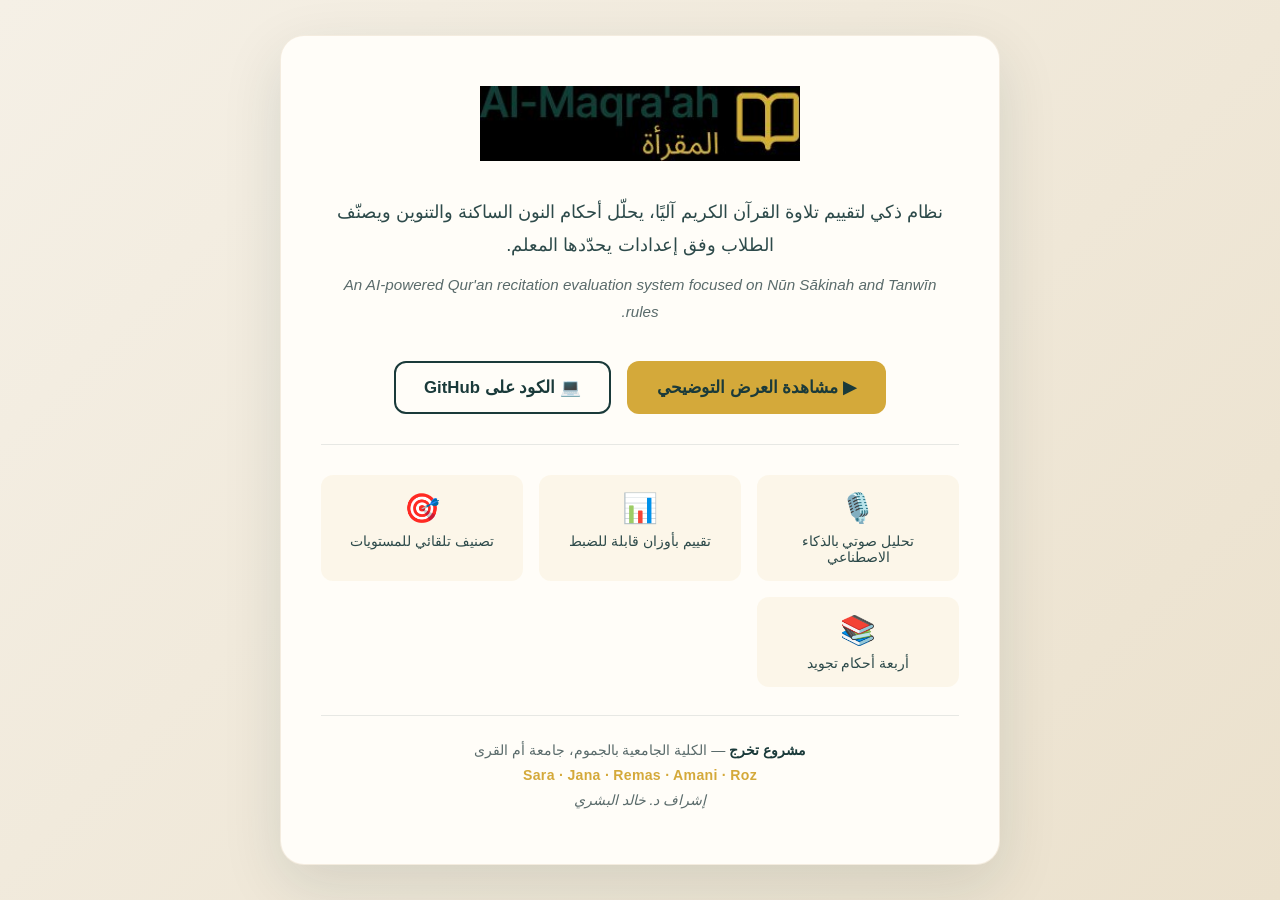
==== index.html @ 08628ace "Initial commit — Al-Maqra'ah project" ====
<!DOCTYPE html>
<html lang="ar" dir="rtl">
<head>
<meta charset="UTF-8">
<meta name="viewport" content="width=device-width, initial-scale=1.0">
<title>Al-Maqra'ah — المقرأة</title>
<link rel="icon" type="image/png" href="maqraah-logo.png">
<style>
  * { margin: 0; padding: 0; box-sizing: border-box; }
  body {
    font-family: 'Segoe UI', Tahoma, Arial, sans-serif;
    background: linear-gradient(135deg, #f5f0e6 0%, #ebe1cd 100%);
    min-height: 100vh;
    display: flex;
    align-items: center;
    justify-content: center;
    padding: 20px;
    color: #1a3a3a;
  }
  .card {
    background: #fffdf8;
    border-radius: 24px;
    padding: 50px 40px;
    max-width: 720px;
    width: 100%;
    text-align: center;
    box-shadow: 0 20px 60px rgba(20, 50, 50, 0.12);
    border: 1px solid rgba(180, 140, 80, 0.15);
  }
  .logo {
    max-width: 320px;
    width: 80%;
    height: auto;
    margin-bottom: 30px;
  }
  .tagline {
    font-size: 1.15rem;
    color: #2d4a4a;
    line-height: 1.8;
    margin-bottom: 35px;
    padding: 0 10px;
  }
  .tagline em {
    color: #5a6b6b;
    font-size: 0.95rem;
    display: block;
    margin-top: 10px;
  }
  .buttons {
    display: flex;
    gap: 16px;
    justify-content: center;
    flex-wrap: wrap;
    margin-bottom: 30px;
  }
  .btn {
    display: inline-flex;
    align-items: center;
    gap: 10px;
    padding: 14px 28px;
    border-radius: 12px;
    font-size: 1.05rem;
    font-weight: 600;
    text-decoration: none;
    transition: all 0.25s ease;
    border: 2px solid transparent;
    cursor: pointer;
  }
  .btn-primary {
    background: #d4a93a;
    color: #1a3a3a;
  }
  .btn-primary:hover {
    background: #b8902a;
    color: white;
    transform: translateY(-2px);
    box-shadow: 0 8px 20px rgba(212, 169, 58, 0.4);
  }
  .btn-secondary {
    background: transparent;
    color: #1a3a3a;
    border-color: #1a3a3a;
  }
  .btn-secondary:hover {
    background: #1a3a3a;
    color: white;
    transform: translateY(-2px);
  }
  .features {
    display: grid;
    grid-template-columns: repeat(auto-fit, minmax(160px, 1fr));
    gap: 16px;
    margin-top: 30px;
    padding-top: 30px;
    border-top: 1px solid rgba(20, 50, 50, 0.1);
  }
  .feature {
    padding: 16px 12px;
    background: rgba(212, 169, 58, 0.08);
    border-radius: 12px;
    font-size: 0.9rem;
    color: #2d4a4a;
    font-weight: 500;
  }
  .feature-icon {
    font-size: 1.8rem;
    margin-bottom: 8px;
    display: block;
  }
  .team {
    margin-top: 28px;
    padding-top: 22px;
    border-top: 1px solid rgba(20, 50, 50, 0.1);
    font-size: 0.88rem;
    color: #5a6b6b;
    line-height: 1.8;
  }
  .team strong { color: #1a3a3a; }
  .team .names {
    color: #d4a93a;
    font-weight: 600;
    letter-spacing: 0.3px;
  }
  @media (max-width: 500px) {
    .card { padding: 35px 22px; }
    .logo { max-width: 260px; }
    .tagline { font-size: 1rem; }
    .btn { padding: 12px 22px; font-size: 0.95rem; }
  }
</style>
</head>
<body>
  <div class="card">
    <img src="maqraah-logo.png" alt="Al-Maqra'ah — المقرأة" class="logo">

    <p class="tagline">
      نظام ذكي لتقييم تلاوة القرآن الكريم آليًا، يحلّل أحكام النون الساكنة والتنوين ويصنّف الطلاب وفق إعدادات يحدّدها المعلم.
      <em>An AI-powered Qur'an recitation evaluation system focused on Nūn Sākinah and Tanwīn rules.</em>
    </p>

    <div class="buttons">
      <a href="https://youtu.be/nG270QGE8Oc" class="btn btn-primary" target="_blank">
        ▶ مشاهدة العرض التوضيحي
      </a>
      <a href="https://github.com/rabakkar/Al-Maqraah" class="btn btn-secondary" target="_blank">
        💻 الكود على GitHub
      </a>
    </div>

    <div class="features">
      <div class="feature">
        <span class="feature-icon">🎙️</span>
        تحليل صوتي بالذكاء الاصطناعي
      </div>
      <div class="feature">
        <span class="feature-icon">📊</span>
        تقييم بأوزان قابلة للضبط
      </div>
      <div class="feature">
        <span class="feature-icon">🎯</span>
        تصنيف تلقائي للمستويات
      </div>
      <div class="feature">
        <span class="feature-icon">📚</span>
        أربعة أحكام تجويد
      </div>
    </div>

    <div class="team">
      <strong>مشروع تخرج</strong> — الكلية الجامعية بالجموم، جامعة أم القرى
      <br>
      <span class="names">Sara · Jana · Remas · Amani · Roz</span>
      <br>
      <em>إشراف د. خالد البشري</em>
    </div>
  </div>
</body>
</html>
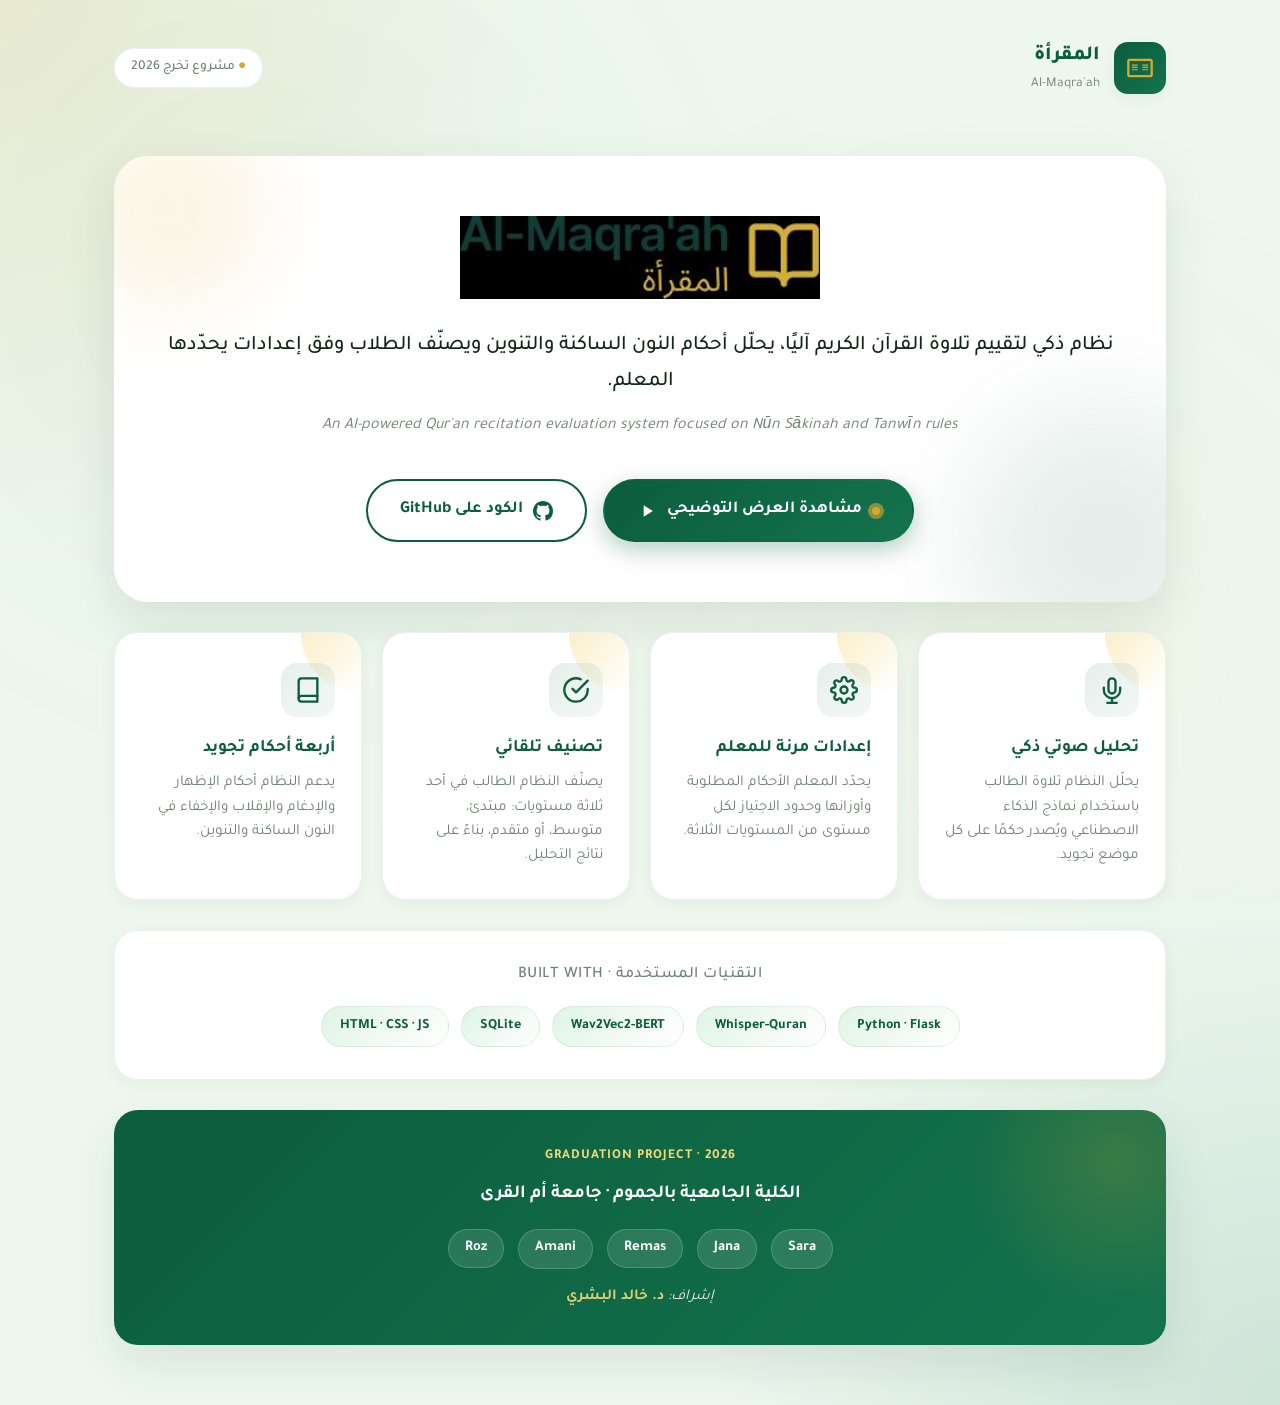
==== commit 53b28760: "index.html" ====
--- a/index.html
+++ b/index.html
@@ -3,176 +3,582 @@
 <head>
 <meta charset="UTF-8">
 <meta name="viewport" content="width=device-width, initial-scale=1.0">
-<title>Al-Maqra'ah — المقرأة</title>
+<title>Al-Maqra'ah · المقرأة</title>
+<meta name="description" content="نظام ذكي لتقييم تلاوة القرآن الكريم آليًا — مشروع تخرج، جامعة أم القرى">
 <link rel="icon" type="image/png" href="maqraah-logo.png">
+<link rel="preconnect" href="https://fonts.googleapis.com">
+<link rel="preconnect" href="https://fonts.gstatic.com" crossorigin>
+<link href="https://fonts.googleapis.com/css2?family=Tajawal:wght@300;400;500;700;800&display=swap" rel="stylesheet">
 <style>
+  :root {
+    --bg: #eef8ef;
+    --mint: #dff4e5;
+    --green: #0b5d3d;
+    --green-2: #14734d;
+    --gold: #d6a935;
+    --gold-soft: #f4d97a;
+    --text: #13241b;
+    --muted: #6f8176;
+    --white: #ffffff;
+    --border: rgba(11, 93, 61, 0.08);
+    --shadow-sm: 0 4px 16px rgba(18, 52, 35, 0.06);
+    --shadow: 0 20px 50px rgba(18, 52, 35, 0.10);
+    --shadow-lg: 0 30px 80px rgba(18, 52, 35, 0.15);
+    --radius: 24px;
+    --radius-lg: 34px;
+  }
+
   * { margin: 0; padding: 0; box-sizing: border-box; }
+
+  html { scroll-behavior: smooth; }
+
   body {
-    font-family: 'Segoe UI', Tahoma, Arial, sans-serif;
-    background: linear-gradient(135deg, #f5f0e6 0%, #ebe1cd 100%);
+    font-family: 'Tajawal', sans-serif;
+    background:
+      radial-gradient(circle at top left, rgba(214,169,53,0.15), transparent 30%),
+      radial-gradient(circle at bottom right, rgba(20,115,77,0.15), transparent 30%),
+      var(--bg);
+    color: var(--text);
+    line-height: 1.6;
     min-height: 100vh;
+    overflow-x: hidden;
+  }
+
+  /* Decorative pattern */
+  body::before {
+    content: '';
+    position: fixed;
+    inset: 0;
+    background-image:
+      radial-gradient(circle at 20% 30%, rgba(11, 93, 61, 0.03) 0%, transparent 50%),
+      radial-gradient(circle at 80% 70%, rgba(214, 169, 53, 0.04) 0%, transparent 50%);
+    pointer-events: none;
+    z-index: 0;
+  }
+
+  .wrapper {
+    position: relative;
+    z-index: 1;
+    max-width: 1100px;
+    margin: 0 auto;
+    padding: 40px 24px 60px;
+  }
+
+  /* Header */
+  header {
+    display: flex;
+    justify-content: space-between;
+    align-items: center;
+    margin-bottom: 60px;
+    flex-wrap: wrap;
+    gap: 20px;
+  }
+
+  .brand {
+    display: flex;
+    align-items: center;
+    gap: 14px;
+  }
+
+  .brand-mark {
+    width: 52px;
+    height: 52px;
+    background: linear-gradient(135deg, var(--green) 0%, var(--green-2) 100%);
+    border-radius: 14px;
     display: flex;
     align-items: center;
     justify-content: center;
-    padding: 20px;
-    color: #1a3a3a;
-  }
-  .card {
-    background: #fffdf8;
-    border-radius: 24px;
-    padding: 50px 40px;
-    max-width: 720px;
-    width: 100%;
+    box-shadow: var(--shadow-sm);
+  }
+
+  .brand-mark svg {
+    width: 28px;
+    height: 28px;
+    fill: var(--gold);
+  }
+
+  .brand-text {
+    font-weight: 800;
+    font-size: 1.25rem;
+    color: var(--green);
+  }
+
+  .brand-text small {
+    display: block;
+    font-size: 0.85rem;
+    color: var(--muted);
+    font-weight: 400;
+    margin-top: 2px;
+  }
+
+  .header-badge {
+    background: var(--white);
+    border: 1px solid var(--border);
+    padding: 8px 16px;
+    border-radius: 100px;
+    font-size: 0.85rem;
+    color: var(--muted);
+    font-weight: 500;
+  }
+
+  .header-badge span {
+    color: var(--gold);
+    font-weight: 700;
+  }
+
+  /* Hero */
+  .hero {
+    background: var(--white);
+    border-radius: var(--radius-lg);
+    padding: 60px 50px;
+    box-shadow: var(--shadow);
+    position: relative;
+    overflow: hidden;
+    margin-bottom: 30px;
+  }
+
+  .hero::before {
+    content: '';
+    position: absolute;
+    top: -50px;
+    left: -50px;
+    width: 200px;
+    height: 200px;
+    background: linear-gradient(135deg, var(--gold-soft), var(--gold));
+    border-radius: 50%;
+    opacity: 0.15;
+    filter: blur(40px);
+  }
+
+  .hero::after {
+    content: '';
+    position: absolute;
+    bottom: -80px;
+    right: -80px;
+    width: 280px;
+    height: 280px;
+    background: linear-gradient(135deg, var(--green-2), var(--green));
+    border-radius: 50%;
+    opacity: 0.10;
+    filter: blur(50px);
+  }
+
+  .hero-content {
+    position: relative;
+    z-index: 1;
     text-align: center;
-    box-shadow: 0 20px 60px rgba(20, 50, 50, 0.12);
-    border: 1px solid rgba(180, 140, 80, 0.15);
-  }
-  .logo {
-    max-width: 320px;
+  }
+
+  .hero-logo {
+    max-width: 360px;
     width: 80%;
     height: auto;
-    margin-bottom: 30px;
-  }
-  .tagline {
-    font-size: 1.15rem;
-    color: #2d4a4a;
-    line-height: 1.8;
-    margin-bottom: 35px;
-    padding: 0 10px;
-  }
-  .tagline em {
-    color: #5a6b6b;
-    font-size: 0.95rem;
+    margin: 0 auto 30px;
     display: block;
-    margin-top: 10px;
-  }
-  .buttons {
+  }
+
+  .hero-tagline {
+    font-size: 1.3rem;
+    color: var(--text);
+    font-weight: 500;
+    margin-bottom: 14px;
+    line-height: 1.7;
+  }
+
+  .hero-subtagline {
+    font-size: 1rem;
+    color: var(--muted);
+    font-style: italic;
+    margin-bottom: 40px;
+    direction: ltr;
+  }
+
+  .cta-group {
     display: flex;
     gap: 16px;
     justify-content: center;
     flex-wrap: wrap;
-    margin-bottom: 30px;
-  }
+  }
+
   .btn {
     display: inline-flex;
     align-items: center;
     gap: 10px;
-    padding: 14px 28px;
-    border-radius: 12px;
+    padding: 16px 32px;
+    border-radius: 100px;
     font-size: 1.05rem;
-    font-weight: 600;
+    font-weight: 700;
+    font-family: inherit;
     text-decoration: none;
-    transition: all 0.25s ease;
+    transition: all 0.3s cubic-bezier(0.4, 0, 0.2, 1);
     border: 2px solid transparent;
     cursor: pointer;
-  }
+    position: relative;
+    overflow: hidden;
+  }
+
+  .btn svg {
+    width: 20px;
+    height: 20px;
+  }
+
   .btn-primary {
-    background: #d4a93a;
-    color: #1a3a3a;
-  }
+    background: linear-gradient(135deg, var(--green) 0%, var(--green-2) 100%);
+    color: white;
+    box-shadow: 0 8px 24px rgba(11, 93, 61, 0.3);
+  }
+
   .btn-primary:hover {
-    background: #b8902a;
+    transform: translateY(-3px);
+    box-shadow: 0 12px 32px rgba(11, 93, 61, 0.4);
+  }
+
+  .btn-secondary {
+    background: var(--white);
+    color: var(--green);
+    border-color: var(--green);
+  }
+
+  .btn-secondary:hover {
+    background: var(--green);
     color: white;
-    transform: translateY(-2px);
-    box-shadow: 0 8px 20px rgba(212, 169, 58, 0.4);
-  }
-  .btn-secondary {
-    background: transparent;
-    color: #1a3a3a;
-    border-color: #1a3a3a;
-  }
-  .btn-secondary:hover {
-    background: #1a3a3a;
-    color: white;
-    transform: translateY(-2px);
-  }
+    transform: translateY(-3px);
+    box-shadow: 0 12px 32px rgba(11, 93, 61, 0.25);
+  }
+
+  /* Pulse dot for video button */
+  .pulse-dot {
+    position: relative;
+    width: 8px;
+    height: 8px;
+    background: var(--gold);
+    border-radius: 50%;
+  }
+
+  .pulse-dot::after {
+    content: '';
+    position: absolute;
+    inset: -4px;
+    background: var(--gold);
+    border-radius: 50%;
+    opacity: 0.6;
+    animation: pulse 1.8s ease-out infinite;
+  }
+
+  @keyframes pulse {
+    0% { transform: scale(1); opacity: 0.6; }
+    100% { transform: scale(2.5); opacity: 0; }
+  }
+
+  /* Features section */
   .features {
     display: grid;
-    grid-template-columns: repeat(auto-fit, minmax(160px, 1fr));
-    gap: 16px;
-    margin-top: 30px;
-    padding-top: 30px;
-    border-top: 1px solid rgba(20, 50, 50, 0.1);
-  }
-  .feature {
-    padding: 16px 12px;
-    background: rgba(212, 169, 58, 0.08);
-    border-radius: 12px;
-    font-size: 0.9rem;
-    color: #2d4a4a;
+    grid-template-columns: repeat(auto-fit, minmax(220px, 1fr));
+    gap: 20px;
+    margin-bottom: 30px;
+  }
+
+  .feature-card {
+    background: var(--white);
+    border-radius: var(--radius);
+    padding: 30px 26px;
+    box-shadow: var(--shadow-sm);
+    border: 1px solid var(--border);
+    transition: transform 0.3s ease, box-shadow 0.3s ease;
+    position: relative;
+    overflow: hidden;
+  }
+
+  .feature-card:hover {
+    transform: translateY(-6px);
+    box-shadow: var(--shadow);
+  }
+
+  .feature-card::before {
+    content: '';
+    position: absolute;
+    top: 0;
+    right: 0;
+    width: 60px;
+    height: 60px;
+    background: linear-gradient(135deg, var(--gold-soft), transparent);
+    opacity: 0.4;
+    border-radius: 0 0 0 100%;
+  }
+
+  .feature-icon {
+    width: 54px;
+    height: 54px;
+    background: linear-gradient(135deg, rgba(11, 93, 61, 0.1), rgba(20, 115, 77, 0.05));
+    border-radius: 16px;
+    display: flex;
+    align-items: center;
+    justify-content: center;
+    margin-bottom: 18px;
+    color: var(--green);
+    font-size: 1.6rem;
+    position: relative;
+    z-index: 1;
+  }
+
+  .feature-card h3 {
+    font-size: 1.1rem;
+    font-weight: 700;
+    color: var(--green);
+    margin-bottom: 8px;
+    position: relative;
+    z-index: 1;
+  }
+
+  .feature-card p {
+    color: var(--muted);
+    font-size: 0.95rem;
+    line-height: 1.6;
+    position: relative;
+    z-index: 1;
+  }
+
+  /* Tech stack */
+  .tech-section {
+    background: var(--white);
+    border-radius: var(--radius);
+    padding: 32px;
+    box-shadow: var(--shadow-sm);
+    border: 1px solid var(--border);
+    margin-bottom: 30px;
+  }
+
+  .tech-title {
+    font-size: 1rem;
+    color: var(--muted);
     font-weight: 500;
-  }
-  .feature-icon {
-    font-size: 1.8rem;
-    margin-bottom: 8px;
-    display: block;
-  }
-  .team {
-    margin-top: 28px;
-    padding-top: 22px;
-    border-top: 1px solid rgba(20, 50, 50, 0.1);
+    margin-bottom: 18px;
+    text-align: center;
+    letter-spacing: 0.5px;
+  }
+
+  .tech-grid {
+    display: flex;
+    justify-content: center;
+    gap: 12px;
+    flex-wrap: wrap;
+  }
+
+  .tech-pill {
+    background: linear-gradient(135deg, var(--mint), var(--white));
+    color: var(--green);
+    padding: 8px 18px;
+    border-radius: 100px;
     font-size: 0.88rem;
-    color: #5a6b6b;
-    line-height: 1.8;
-  }
-  .team strong { color: #1a3a3a; }
-  .team .names {
-    color: #d4a93a;
     font-weight: 600;
-    letter-spacing: 0.3px;
-  }
-  @media (max-width: 500px) {
-    .card { padding: 35px 22px; }
-    .logo { max-width: 260px; }
-    .tagline { font-size: 1rem; }
-    .btn { padding: 12px 22px; font-size: 0.95rem; }
+    border: 1px solid var(--border);
+  }
+
+  /* Footer card */
+  .footer-card {
+    background: linear-gradient(135deg, var(--green) 0%, var(--green-2) 100%);
+    border-radius: var(--radius);
+    padding: 36px;
+    color: white;
+    text-align: center;
+    box-shadow: var(--shadow);
+    position: relative;
+    overflow: hidden;
+  }
+
+  .footer-card::before {
+    content: '';
+    position: absolute;
+    top: -100px;
+    right: -100px;
+    width: 300px;
+    height: 300px;
+    background: radial-gradient(circle, rgba(214, 169, 53, 0.2), transparent 70%);
+    border-radius: 50%;
+  }
+
+  .footer-label {
+    color: var(--gold-soft);
+    font-size: 0.85rem;
+    font-weight: 600;
+    letter-spacing: 1px;
+    margin-bottom: 12px;
+    text-transform: uppercase;
+    position: relative;
+  }
+
+  .footer-uni {
+    font-size: 1.15rem;
+    font-weight: 700;
+    margin-bottom: 20px;
+    position: relative;
+  }
+
+  .team-names {
+    display: flex;
+    justify-content: center;
+    gap: 14px;
+    flex-wrap: wrap;
+    margin-bottom: 16px;
+    position: relative;
+  }
+
+  .team-name {
+    background: rgba(255, 255, 255, 0.12);
+    border: 1px solid rgba(255, 255, 255, 0.18);
+    padding: 7px 16px;
+    border-radius: 100px;
+    font-size: 0.92rem;
+    font-weight: 600;
+    backdrop-filter: blur(10px);
+  }
+
+  .advisor {
+    font-size: 0.95rem;
+    opacity: 0.9;
+    font-style: italic;
+    position: relative;
+  }
+
+  .advisor strong {
+    color: var(--gold-soft);
+    font-style: normal;
+  }
+
+  /* Responsive */
+  @media (max-width: 700px) {
+    .wrapper { padding: 24px 16px 40px; }
+    .hero { padding: 40px 28px; }
+    .hero-logo { max-width: 280px; }
+    .hero-tagline { font-size: 1.1rem; }
+    .btn { padding: 14px 24px; font-size: 0.95rem; width: 100%; max-width: 300px; justify-content: center; }
+    .cta-group { flex-direction: column; align-items: center; }
+    .feature-card { padding: 24px 20px; }
+    .footer-card { padding: 28px 20px; }
+    header { justify-content: center; }
   }
 </style>
 </head>
 <body>
-  <div class="card">
-    <img src="maqraah-logo.png" alt="Al-Maqra'ah — المقرأة" class="logo">
-
-    <p class="tagline">
-      نظام ذكي لتقييم تلاوة القرآن الكريم آليًا، يحلّل أحكام النون الساكنة والتنوين ويصنّف الطلاب وفق إعدادات يحدّدها المعلم.
-      <em>An AI-powered Qur'an recitation evaluation system focused on Nūn Sākinah and Tanwīn rules.</em>
-    </p>
-
-    <div class="buttons">
-      <a href="https://youtu.be/nG270QGE8Oc" class="btn btn-primary" target="_blank">
-        ▶ مشاهدة العرض التوضيحي
-      </a>
-      <a href="https://github.com/rabakkar/Al-Maqraah" class="btn btn-secondary" target="_blank">
-        💻 الكود على GitHub
-      </a>
-    </div>
-
-    <div class="features">
-      <div class="feature">
-        <span class="feature-icon">🎙️</span>
-        تحليل صوتي بالذكاء الاصطناعي
-      </div>
-      <div class="feature">
-        <span class="feature-icon">📊</span>
-        تقييم بأوزان قابلة للضبط
-      </div>
-      <div class="feature">
-        <span class="feature-icon">🎯</span>
-        تصنيف تلقائي للمستويات
-      </div>
-      <div class="feature">
-        <span class="feature-icon">📚</span>
-        أربعة أحكام تجويد
-      </div>
-    </div>
-
-    <div class="team">
-      <strong>مشروع تخرج</strong> — الكلية الجامعية بالجموم، جامعة أم القرى
-      <br>
-      <span class="names">Sara · Jana · Remas · Amani · Roz</span>
-      <br>
-      <em>إشراف د. خالد البشري</em>
-    </div>
+  <div class="wrapper">
+
+    <!-- Header -->
+    <header>
+      <div class="brand">
+        <div class="brand-mark">
+          <svg viewBox="0 0 24 24" xmlns="http://www.w3.org/2000/svg">
+            <path d="M21 4H3c-1.1 0-2 .9-2 2v12c0 1.1.9 2 2 2h18c1.1 0 2-.9 2-2V6c0-1.1-.9-2-2-2zm-9 14H3V6h9v12zm9 0h-9V6h9v12zM5 9h5v1H5zm0 2h5v1H5zm0 2h5v1H5zm9-4h5v1h-5zm0 2h5v1h-5zm0 2h5v1h-5z"/>
+          </svg>
+        </div>
+        <div>
+          <div class="brand-text">المقرأة <small>Al-Maqra'ah</small></div>
+        </div>
+      </div>
+      <div class="header-badge">
+        <span>●</span> مشروع تخرج 2026
+      </div>
+    </header>
+
+    <!-- Hero -->
+    <section class="hero">
+      <div class="hero-content">
+        <img src="maqraah-logo.png" alt="Al-Maqra'ah — المقرأة" class="hero-logo">
+        <p class="hero-tagline">
+          نظام ذكي لتقييم تلاوة القرآن الكريم آليًا، يحلّل أحكام النون الساكنة والتنوين ويصنّف الطلاب وفق إعدادات يحدّدها المعلم.
+        </p>
+        <p class="hero-subtagline">
+          An AI-powered Qur'an recitation evaluation system focused on Nūn Sākinah and Tanwīn rules
+        </p>
+
+        <div class="cta-group">
+          <a href="https://youtu.be/nG270QGE8Oc" class="btn btn-primary" target="_blank" rel="noopener">
+            <span class="pulse-dot"></span>
+            مشاهدة العرض التوضيحي
+            <svg viewBox="0 0 24 24" fill="currentColor"><path d="M8 5v14l11-7z"/></svg>
+          </a>
+          <a href="https://github.com/rabakkar/Al-Maqraah" class="btn btn-secondary" target="_blank" rel="noopener">
+            <svg viewBox="0 0 24 24" fill="currentColor"><path d="M12 0C5.37 0 0 5.37 0 12c0 5.31 3.435 9.795 8.205 11.385.6.105.825-.255.825-.57 0-.285-.015-1.23-.015-2.235-3.015.555-3.795-.735-4.035-1.41-.135-.345-.72-1.41-1.23-1.695-.42-.225-1.02-.78-.015-.795.945-.015 1.62.87 1.845 1.23 1.08 1.815 2.805 1.305 3.495.99.105-.78.42-1.305.765-1.605-2.67-.3-5.46-1.335-5.46-5.925 0-1.305.465-2.385 1.23-3.225-.12-.3-.54-1.53.12-3.18 0 0 1.005-.315 3.3 1.23.96-.27 1.98-.405 3-.405s2.04.135 3 .405c2.295-1.56 3.3-1.23 3.3-1.23.66 1.65.24 2.88.12 3.18.765.84 1.23 1.905 1.23 3.225 0 4.605-2.805 5.625-5.475 5.925.435.375.81 1.095.81 2.22 0 1.605-.015 2.895-.015 3.3 0 .315.225.69.825.57A12.02 12.02 0 0024 12c0-6.63-5.37-12-12-12z"/></svg>
+            الكود على GitHub
+          </a>
+        </div>
+      </div>
+    </section>
+
+    <!-- Features -->
+    <section class="features">
+      <div class="feature-card">
+        <div class="feature-icon">
+          <svg width="28" height="28" viewBox="0 0 24 24" fill="none" stroke="currentColor" stroke-width="2" stroke-linecap="round" stroke-linejoin="round">
+            <path d="M12 2a3 3 0 0 0-3 3v7a3 3 0 0 0 6 0V5a3 3 0 0 0-3-3z"/>
+            <path d="M19 10v2a7 7 0 0 1-14 0v-2"/>
+            <line x1="12" y1="19" x2="12" y2="23"/>
+            <line x1="8" y1="23" x2="16" y2="23"/>
+          </svg>
+        </div>
+        <h3>تحليل صوتي ذكي</h3>
+        <p>يحلّل النظام تلاوة الطالب باستخدام نماذج الذكاء الاصطناعي ويُصدر حكمًا على كل موضع تجويد.</p>
+      </div>
+
+      <div class="feature-card">
+        <div class="feature-icon">
+          <svg width="28" height="28" viewBox="0 0 24 24" fill="none" stroke="currentColor" stroke-width="2" stroke-linecap="round" stroke-linejoin="round">
+            <circle cx="12" cy="12" r="3"/>
+            <path d="M19.4 15a1.65 1.65 0 0 0 .33 1.82l.06.06a2 2 0 0 1 0 2.83 2 2 0 0 1-2.83 0l-.06-.06a1.65 1.65 0 0 0-1.82-.33 1.65 1.65 0 0 0-1 1.51V21a2 2 0 0 1-2 2 2 2 0 0 1-2-2v-.09A1.65 1.65 0 0 0 9 19.4a1.65 1.65 0 0 0-1.82.33l-.06.06a2 2 0 0 1-2.83 0 2 2 0 0 1 0-2.83l.06-.06a1.65 1.65 0 0 0 .33-1.82 1.65 1.65 0 0 0-1.51-1H3a2 2 0 0 1-2-2 2 2 0 0 1 2-2h.09A1.65 1.65 0 0 0 4.6 9a1.65 1.65 0 0 0-.33-1.82l-.06-.06a2 2 0 0 1 0-2.83 2 2 0 0 1 2.83 0l.06.06a1.65 1.65 0 0 0 1.82.33H9a1.65 1.65 0 0 0 1-1.51V3a2 2 0 0 1 2-2 2 2 0 0 1 2 2v.09a1.65 1.65 0 0 0 1 1.51 1.65 1.65 0 0 0 1.82-.33l.06-.06a2 2 0 0 1 2.83 0 2 2 0 0 1 0 2.83l-.06.06a1.65 1.65 0 0 0-.33 1.82V9a1.65 1.65 0 0 0 1.51 1H21a2 2 0 0 1 2 2 2 2 0 0 1-2 2h-.09a1.65 1.65 0 0 0-1.51 1z"/>
+          </svg>
+        </div>
+        <h3>إعدادات مرنة للمعلم</h3>
+        <p>يحدّد المعلم الأحكام المطلوبة وأوزانها وحدود الاجتياز لكل مستوى من المستويات الثلاثة.</p>
+      </div>
+
+      <div class="feature-card">
+        <div class="feature-icon">
+          <svg width="28" height="28" viewBox="0 0 24 24" fill="none" stroke="currentColor" stroke-width="2" stroke-linecap="round" stroke-linejoin="round">
+            <path d="M22 11.08V12a10 10 0 1 1-5.93-9.14"/>
+            <polyline points="22 4 12 14.01 9 11.01"/>
+          </svg>
+        </div>
+        <h3>تصنيف تلقائي</h3>
+        <p>يصنّف النظام الطالب في أحد ثلاثة مستويات: مبتدئ، متوسط، أو متقدم، بناءً على نتائج التحليل.</p>
+      </div>
+
+      <div class="feature-card">
+        <div class="feature-icon">
+          <svg width="28" height="28" viewBox="0 0 24 24" fill="none" stroke="currentColor" stroke-width="2" stroke-linecap="round" stroke-linejoin="round">
+            <path d="M4 19.5A2.5 2.5 0 0 1 6.5 17H20"/>
+            <path d="M6.5 2H20v20H6.5A2.5 2.5 0 0 1 4 19.5v-15A2.5 2.5 0 0 1 6.5 2z"/>
+          </svg>
+        </div>
+        <h3>أربعة أحكام تجويد</h3>
+        <p>يدعم النظام أحكام الإظهار والإدغام والإقلاب والإخفاء في النون الساكنة والتنوين.</p>
+      </div>
+    </section>
+
+    <!-- Tech Stack -->
+    <section class="tech-section">
+      <div class="tech-title">التقنيات المستخدمة · BUILT WITH</div>
+      <div class="tech-grid">
+        <span class="tech-pill">Python · Flask</span>
+        <span class="tech-pill">Whisper-Quran</span>
+        <span class="tech-pill">Wav2Vec2-BERT</span>
+        <span class="tech-pill">SQLite</span>
+        <span class="tech-pill">HTML · CSS · JS</span>
+      </div>
+    </section>
+
+    <!-- Footer -->
+    <section class="footer-card">
+      <div class="footer-label">GRADUATION PROJECT · 2026</div>
+      <div class="footer-uni">الكلية الجامعية بالجموم · جامعة أم القرى</div>
+      <div class="team-names">
+        <span class="team-name">Sara</span>
+        <span class="team-name">Jana</span>
+        <span class="team-name">Remas</span>
+        <span class="team-name">Amani</span>
+        <span class="team-name">Roz</span>
+      </div>
+      <div class="advisor">إشراف: <strong>د. خالد البشري</strong></div>
+    </section>
+
   </div>
 </body>
 </html>
